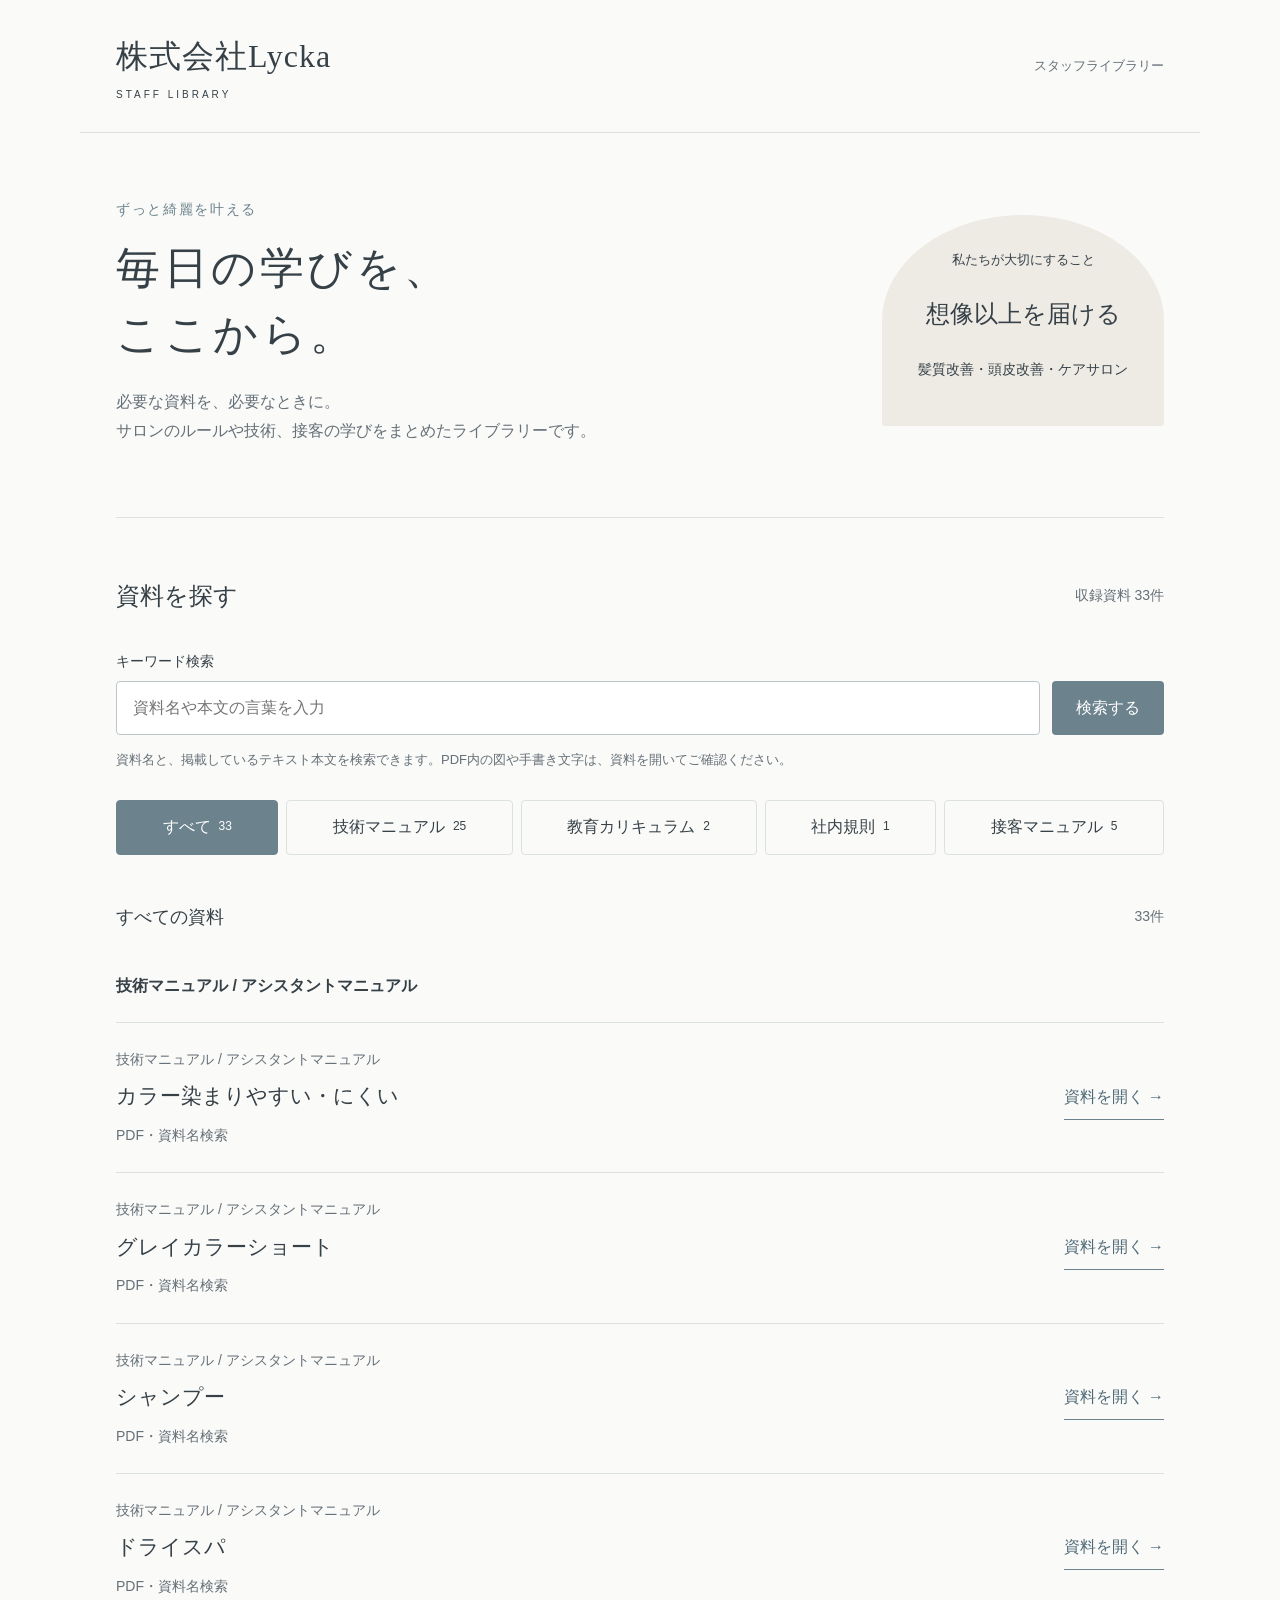
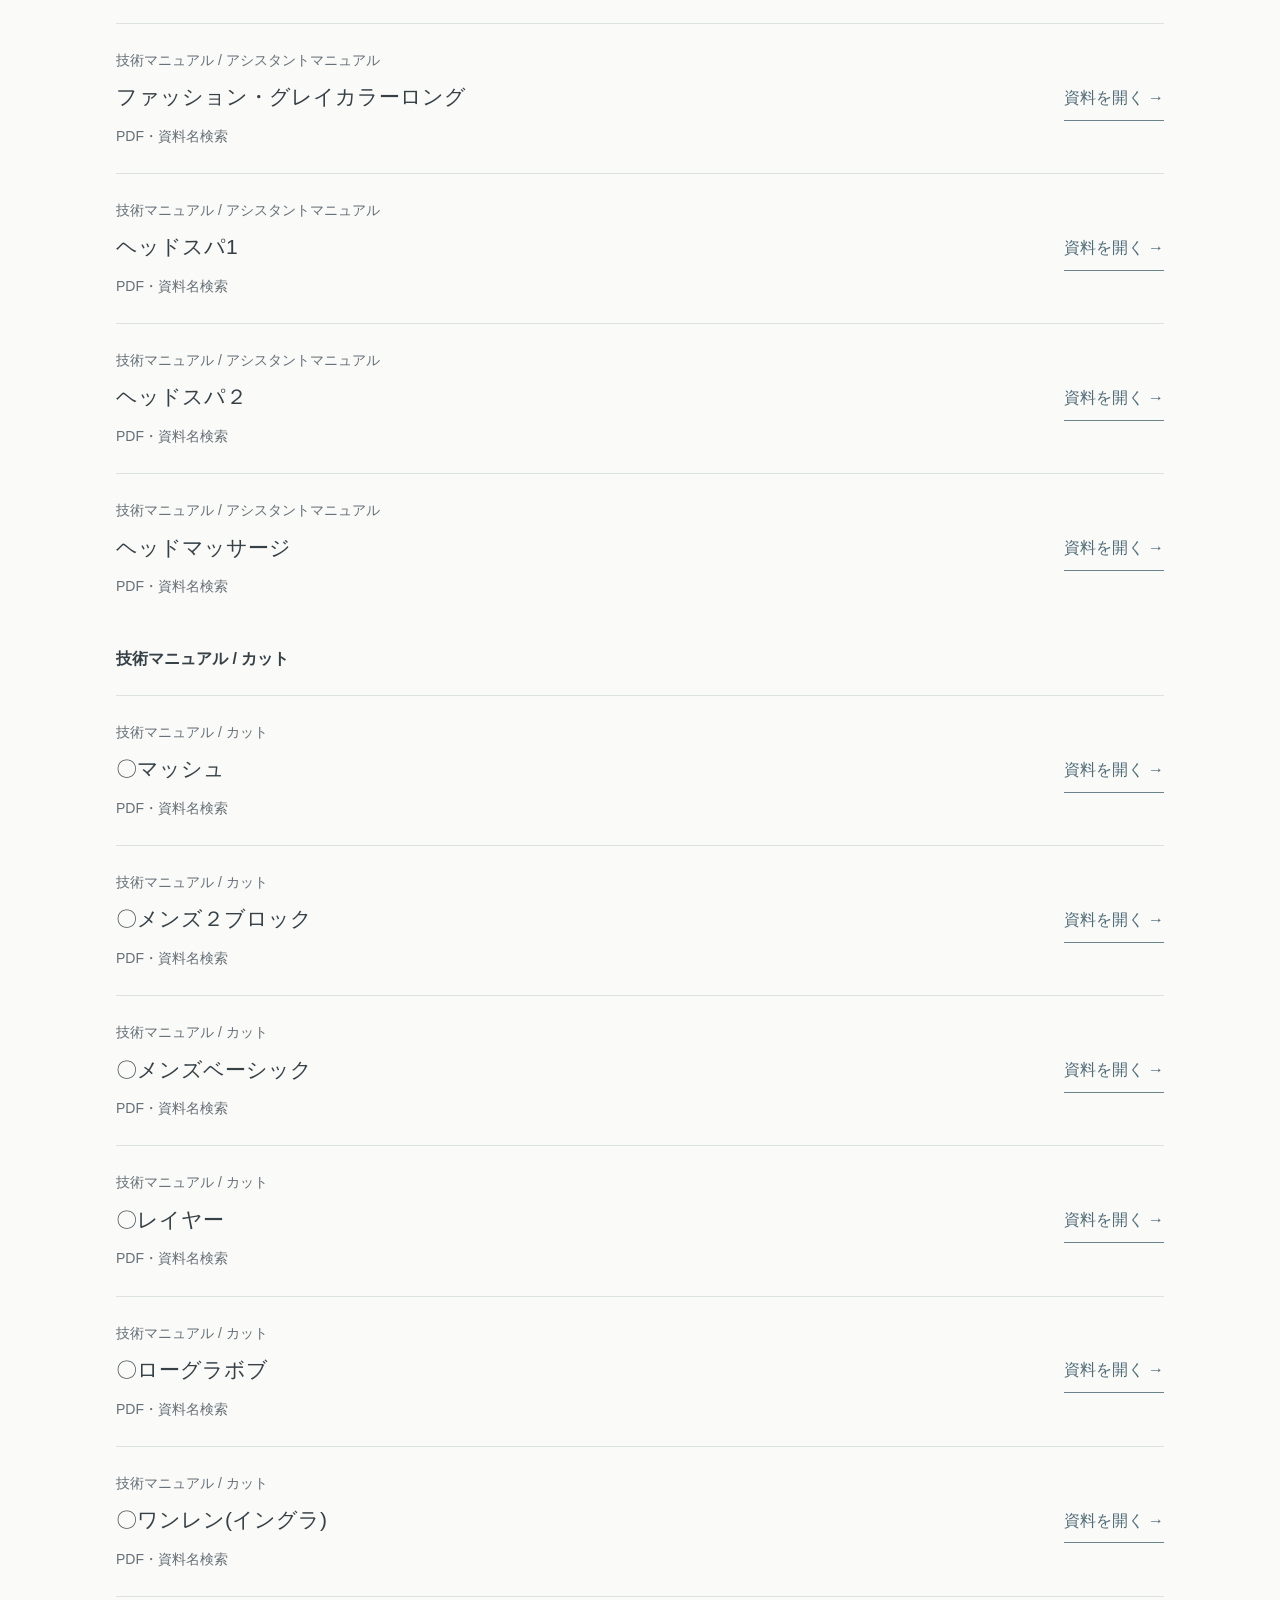
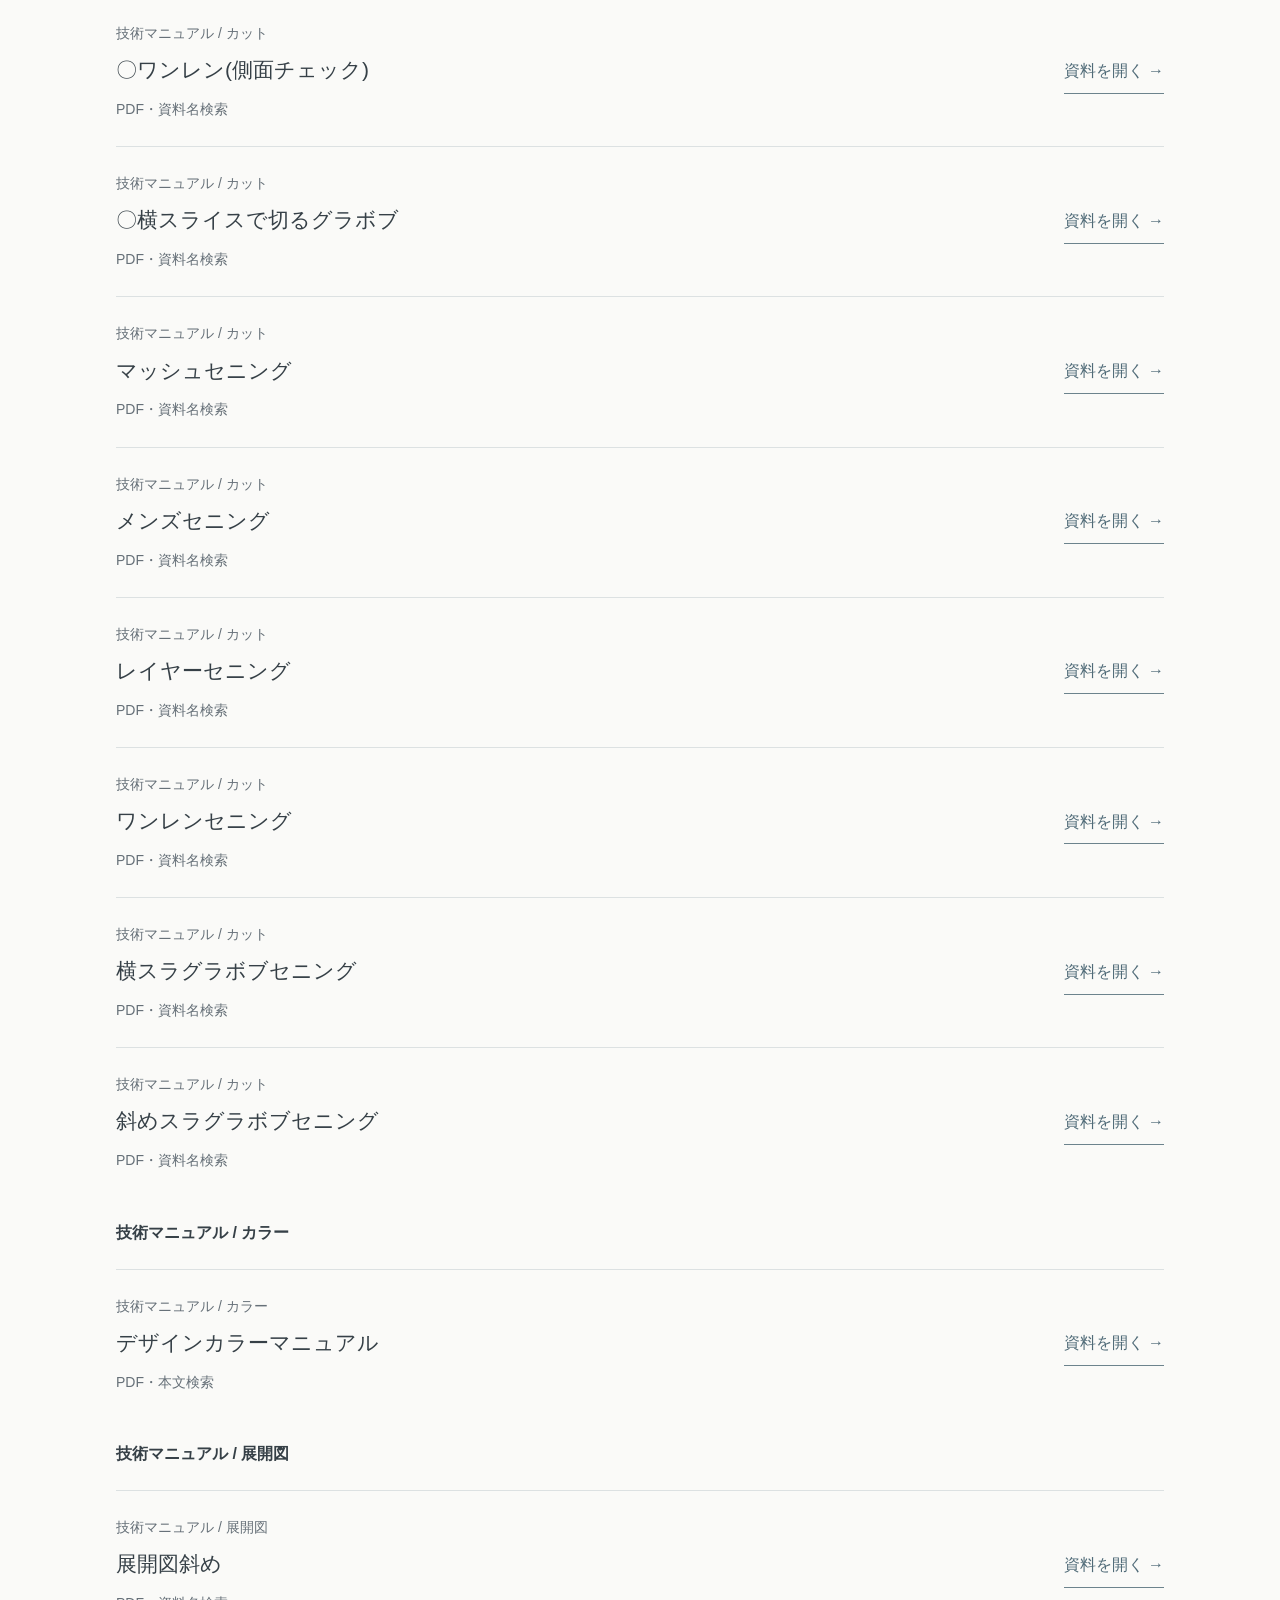
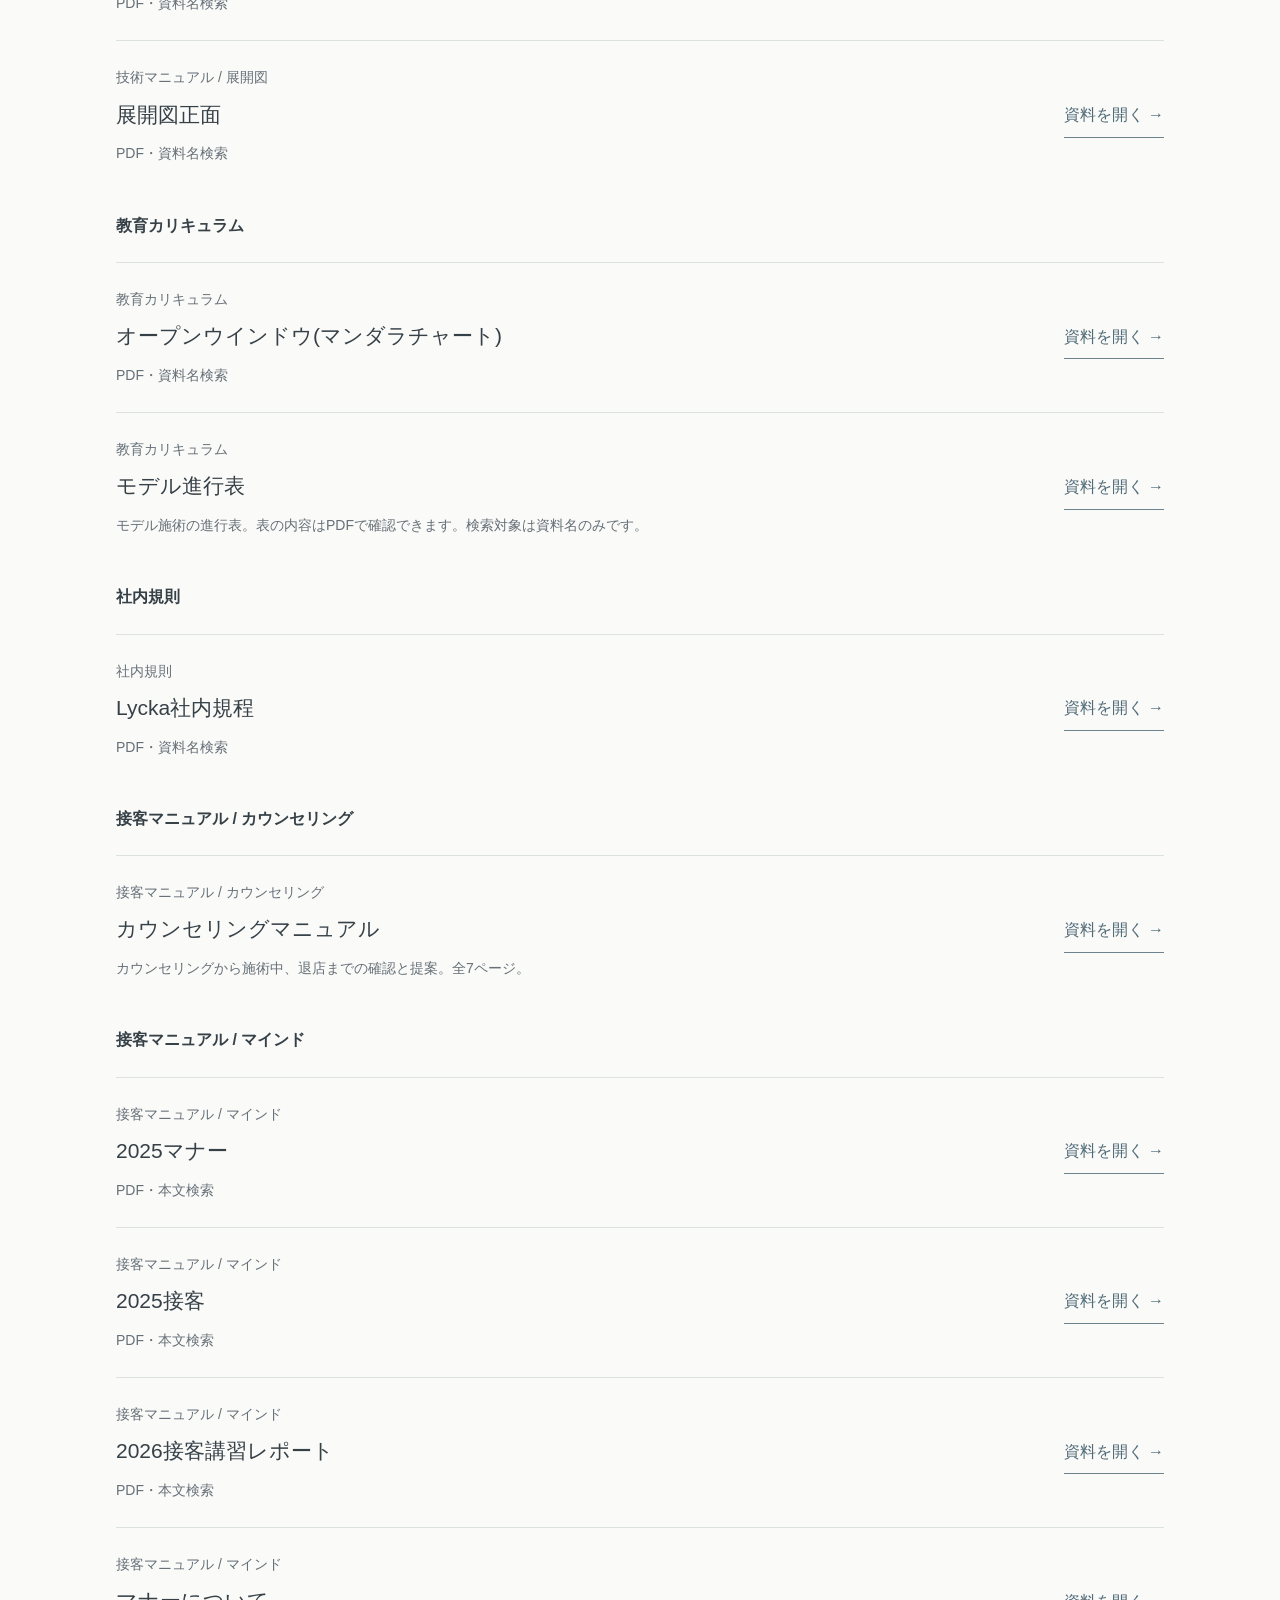
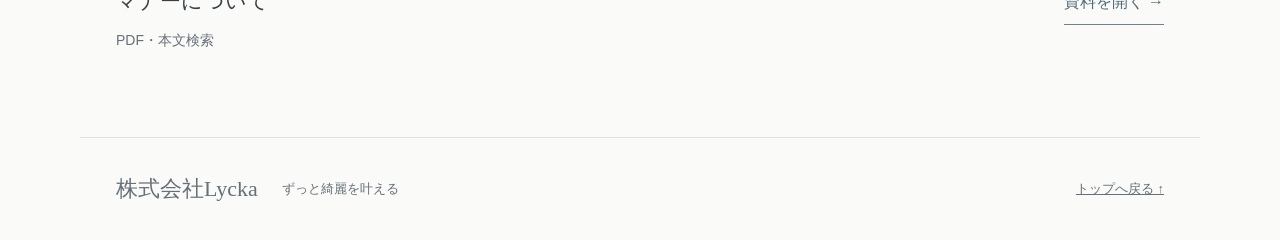
==== index.html @ 2fa509b5 "Publish Lycka staff library (1/11)" ====
<!doctype html>
<html lang="ja">
<head><meta charset="utf-8"><meta name="viewport" content="width=device-width, initial-scale=1"><title>株式会社Lycka｜スタッフライブラリー</title><link rel="stylesheet" href="style.css"></head>
<body>
<header><a class="brand" href="#" aria-label="トップへ戻る">株式会社Lycka<span>STAFF LIBRARY</span></a><span class="edition">スタッフライブラリー</span></header>
<main>
<section class="intro"><p class="eyebrow">ずっと綺麗を叶える</p><h1>毎日の学びを、<br>ここから。</h1><p>必要な資料を、必要なときに。<br>サロンのルールや技術、接客の学びをまとめたライブラリーです。</p><div class="mission"><span>私たちが大切にすること</span><strong>想像以上を届ける</strong><p>髪質改善・頭皮改善・ケアサロン</p></div></section>
<section aria-labelledby="library-title" class="library"><div class="section-head"><h2 id="library-title">資料を探す</h2><span id="total"></span></div><form id="search-form" role="search"><label for="search">キーワード検索</label><div class="search-row"><input id="search" type="search" placeholder="資料名や本文の言葉を入力" autocomplete="off"><button type="submit">検索する</button></div></form><p class="search-note">資料名と、掲載しているテキスト本文を検索できます。PDF内の図や手書き文字は、資料を開いてご確認ください。</p><nav class="categories" aria-label="資料の分類" id="categories"></nav><div class="result-head"><h3 id="current-category">すべての資料</h3><span id="count" role="status" aria-live="polite"></span></div><div id="results"></div></section>
<section id="detail" hidden aria-labelledby="document-title"><button type="button" id="back" class="secondary">← 資料一覧へ戻る</button><p class="eyebrow" id="document-category"></p><h2 id="document-title" tabindex="-1"></h2><p id="document-note"></p><a id="pdf-link" class="button" target="_blank" rel="noopener">PDFを別画面で開く</a><iframe id="pdf-view" title="資料のPDFプレビュー"></iframe><details id="transcript"><summary>検索用の本文を読む</summary><p class="search-note">原資料から抽出した文字を掲載しています。図形の位置や分岐はPDFで確認してください。</p><div id="document-body"></div></details></section>
</main><footer><span>株式会社Lycka</span><p>ずっと綺麗を叶える</p><a href="#">トップへ戻る ↑</a></footer><script src="data.js"></script><script src="app.js"></script></body></html>
---- style.css ----
:root{--ink:#364047;--muted:#667078;--blue:#6c838d;--line:#dce1e2;--cream:#eeebe5;--paper:#fafaf8}*{box-sizing:border-box}body{margin:0;color:var(--ink);font-family:"Yu Gothic UI","Meiryo",sans-serif;font-size:16px;line-height:1.8;background:var(--paper)}header,main,footer{max-width:1120px;margin:auto}header{display:flex;align-items:center;justify-content:space-between;padding:28px 36px;border-bottom:1px solid var(--line)}a{color:inherit}button,input{font:inherit}button,.button{min-height:48px;border:0;cursor:pointer;display:inline-flex;align-items:center;justify-content:center;background:var(--blue);color:white;border-radius:4px;padding:10px 24px;text-decoration:none}button:hover,.button:hover{background:#506b78}a:focus-visible,button:focus-visible,input:focus-visible,summary:focus-visible{outline:3px solid #405f70;outline-offset:4px}.brand{text-decoration:none;font-family:Georgia,serif;font-size:32px;letter-spacing:1px}.brand span{display:block;font-family:sans-serif;font-size:10px;letter-spacing:3px}.edition{font-size:13px;color:var(--muted)}main{padding:0 36px}.intro{position:relative;padding:64px 0 56px;border-bottom:1px solid var(--line)}.eyebrow{font-size:14px;letter-spacing:.12em;color:var(--blue);margin:0 0 14px}h1{font-family:"Yu Mincho","Meiryo",serif;font-size:44px;line-height:1.5;letter-spacing:.08em;margin:0 0 20px;font-weight:500}.intro>p:last-of-type{color:var(--muted)}.mission{position:absolute;right:0;top:82px;background:var(--cream);padding:30px 36px;max-width:360px;border-radius:50% 50% 3px 3px;text-align:center}.mission span{font-size:13px}.mission strong{display:block;font-family:"Yu Mincho",serif;font-size:24px;font-weight:500;margin-top:20px}.mission p{font-size:14px;margin-top:20px}.library{padding:36px 0 60px}.section-head,.result-head{display:flex;align-items:center;justify-content:space-between;gap:16px}h2{font-size:24px;font-weight:500}h3{font-size:18px;font-weight:500}.section-head span,.result-head span{color:var(--muted);font-size:14px}label{display:block;font-size:14px;margin:12px 0 6px}.search-row{display:flex;gap:12px}input{min-width:0;width:100%;border:1px solid #bbc5ca;background:white;padding:12px 16px;border-radius:4px}.search-row button{white-space:nowrap}.search-note{font-size:13px;color:var(--muted)}.categories{display:grid;grid-template-columns:repeat(5,1fr);gap:8px;margin:28px 0}.categories button{background:transparent;color:var(--ink);border:1px solid var(--line);padding:12px 8px}.categories button[aria-pressed=true]{background:var(--blue);border-color:var(--blue);color:white}.categories small{margin-left:8px;font-size:12px}.document{border-top:1px solid var(--line);padding:24px 0;display:flex;align-items:center;justify-content:space-between;gap:20px}.document p{margin:0;font-size:14px;color:var(--muted)}.document h4{font-size:21px;font-weight:500;margin:5px 0 8px}.document a{white-space:nowrap;text-decoration:none;border-bottom:1px solid var(--blue);min-height:44px;display:flex;align-items:center;color:#506b78}.empty{padding:40px;background:#f0f1ee;text-align:center}.empty p{margin:5px}#detail{padding:40px 0 60px}#detail h2{font-size:30px;margin-bottom:16px}.secondary{background:transparent;color:var(--ink);border:1px solid var(--line);margin-bottom:32px}iframe{display:block;width:100%;height:75vh;border:1px solid var(--line);background:white;margin:24px 0}summary{cursor:pointer;padding:16px 0;min-height:48px}#document-body section{border-top:1px solid var(--line);padding:16px 0}#document-body p{white-space:pre-wrap;margin:4px 0}footer{border-top:1px solid var(--line);padding:26px 36px;display:flex;align-items:center;gap:24px;color:var(--muted);font-size:13px}footer span{font:22px Georgia,serif}footer a{margin-left:auto;min-height:44px;display:flex;align-items:center}[hidden]{display:none!important}@media(max-width:760px){header{padding:22px}.edition{font-size:11px}main{padding:0 22px}.intro{padding:36px 0}h1{font-size:34px}.mission{position:static;border-radius:4px;max-width:none;margin-top:26px;padding:18px}.mission strong{margin-top:6px}.mission p{margin:6px 0}.categories{grid-template-columns:repeat(2,1fr)}.categories button:first-child{grid-column:1/-1}.search-row{flex-direction:column}.document{align-items:flex-start}.document h4{font-size:18px}.document a{font-size:14px}footer{padding:22px;flex-wrap:wrap}footer p{display:none}}

.categories{display:block}
.folder-row{display:flex;flex-wrap:wrap;gap:8px}
.folder-row button{flex:1 1 auto}
.folder-row-nested{margin:12px 0 0 12px;padding-left:12px;border-left:2px solid var(--line)}
.folder-row-nested button{flex:0 1 auto;padding-inline:14px}
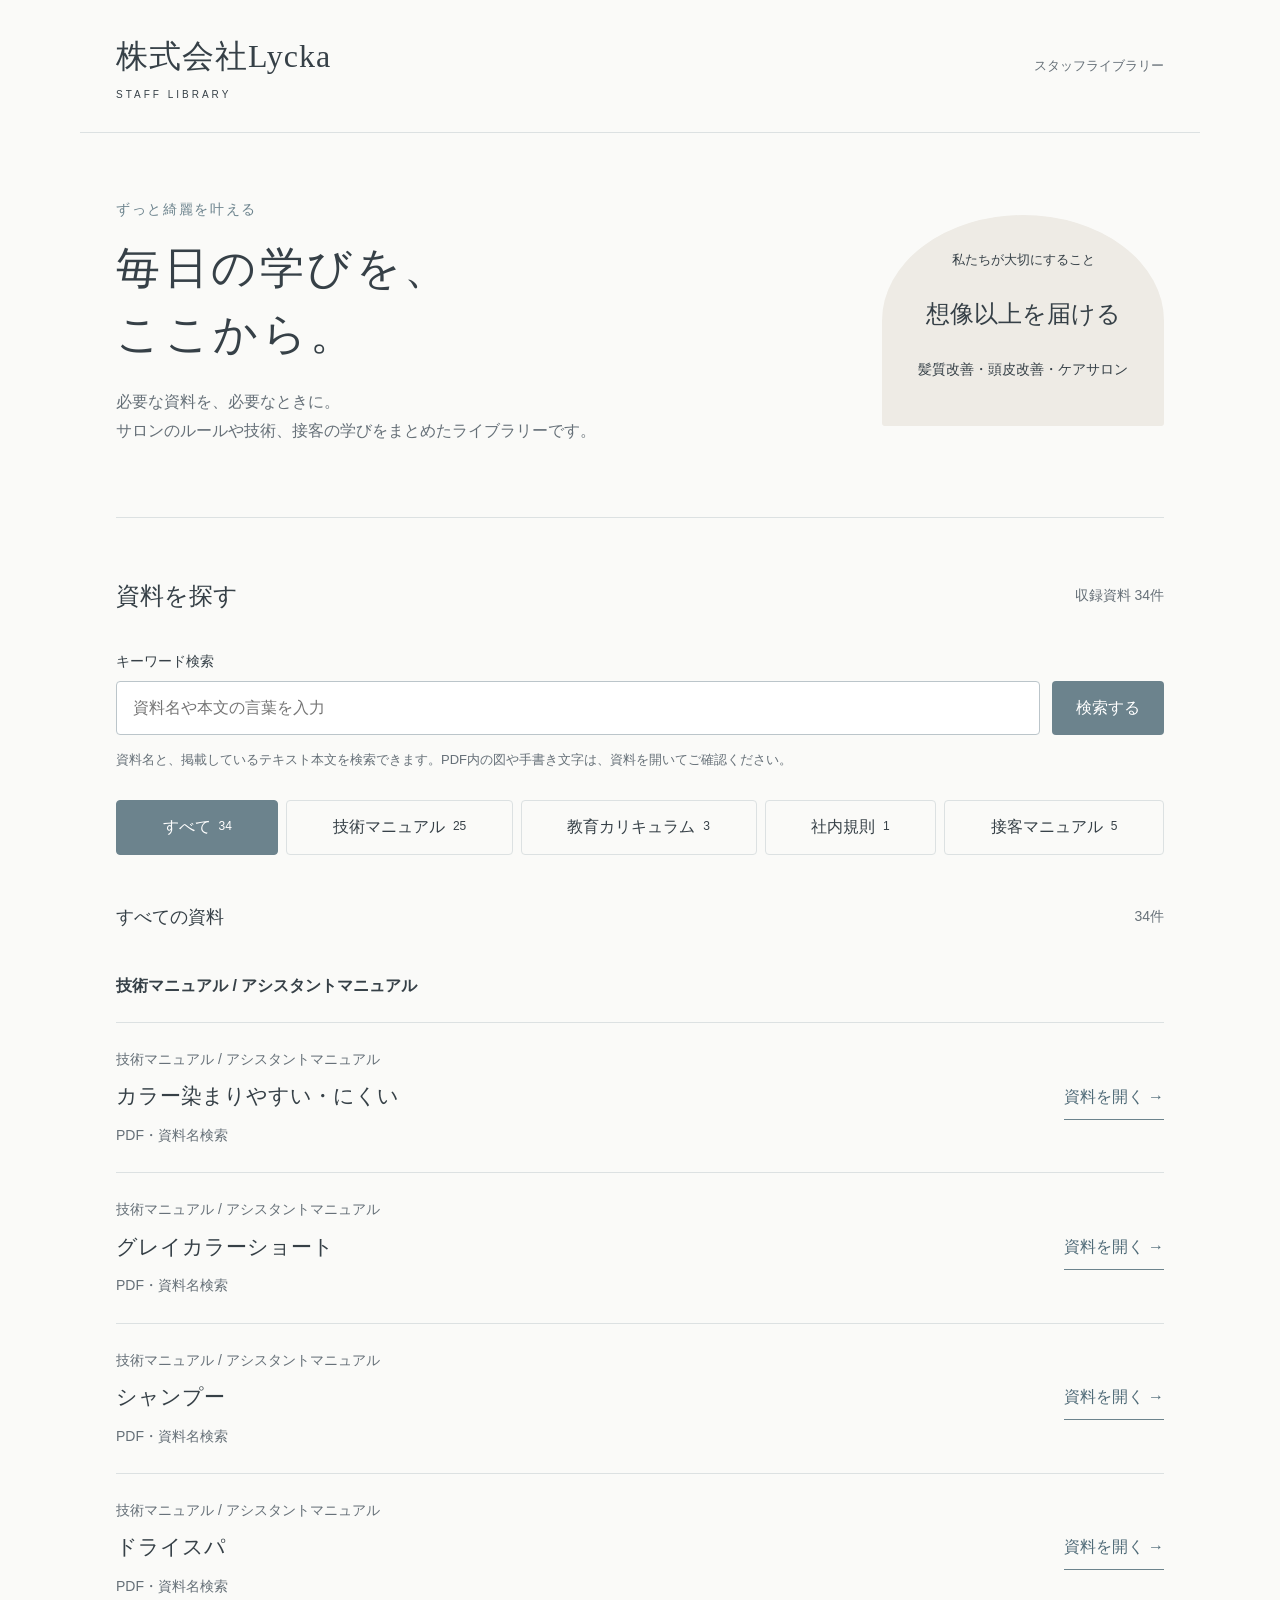
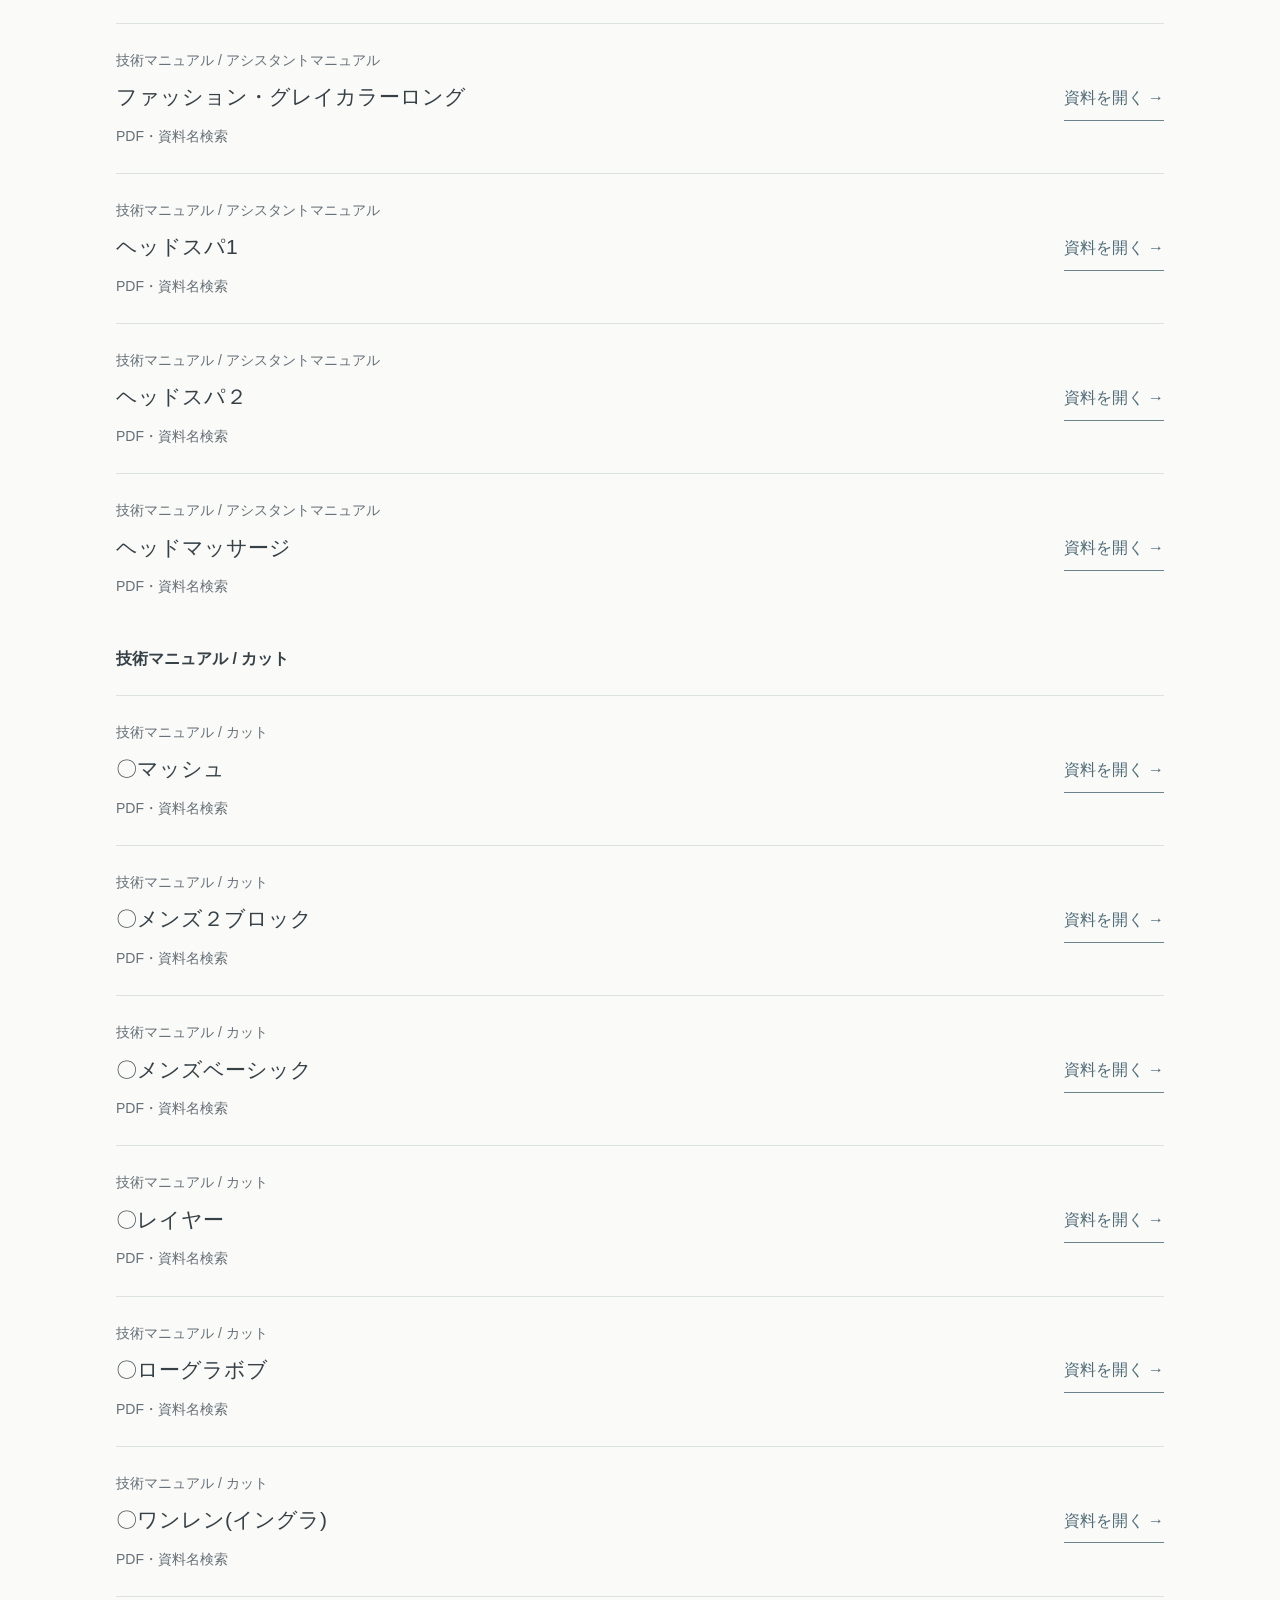
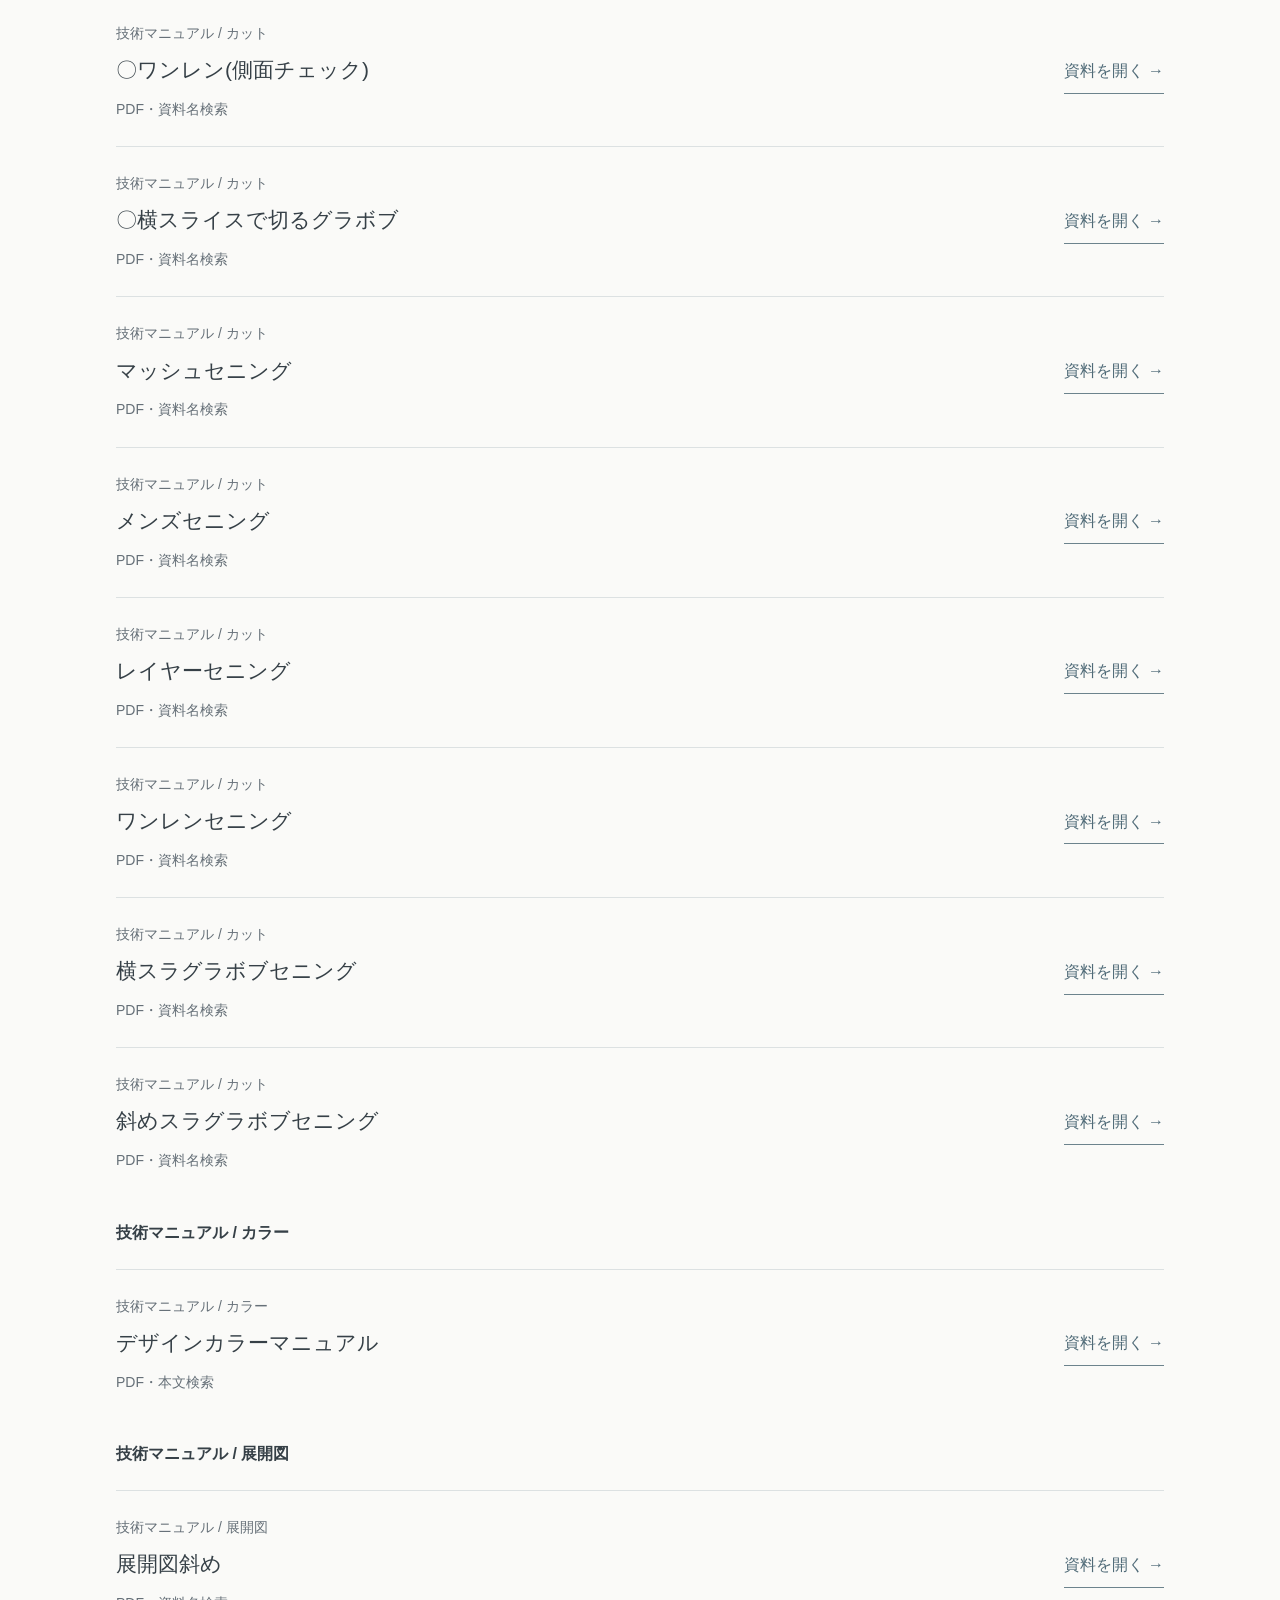
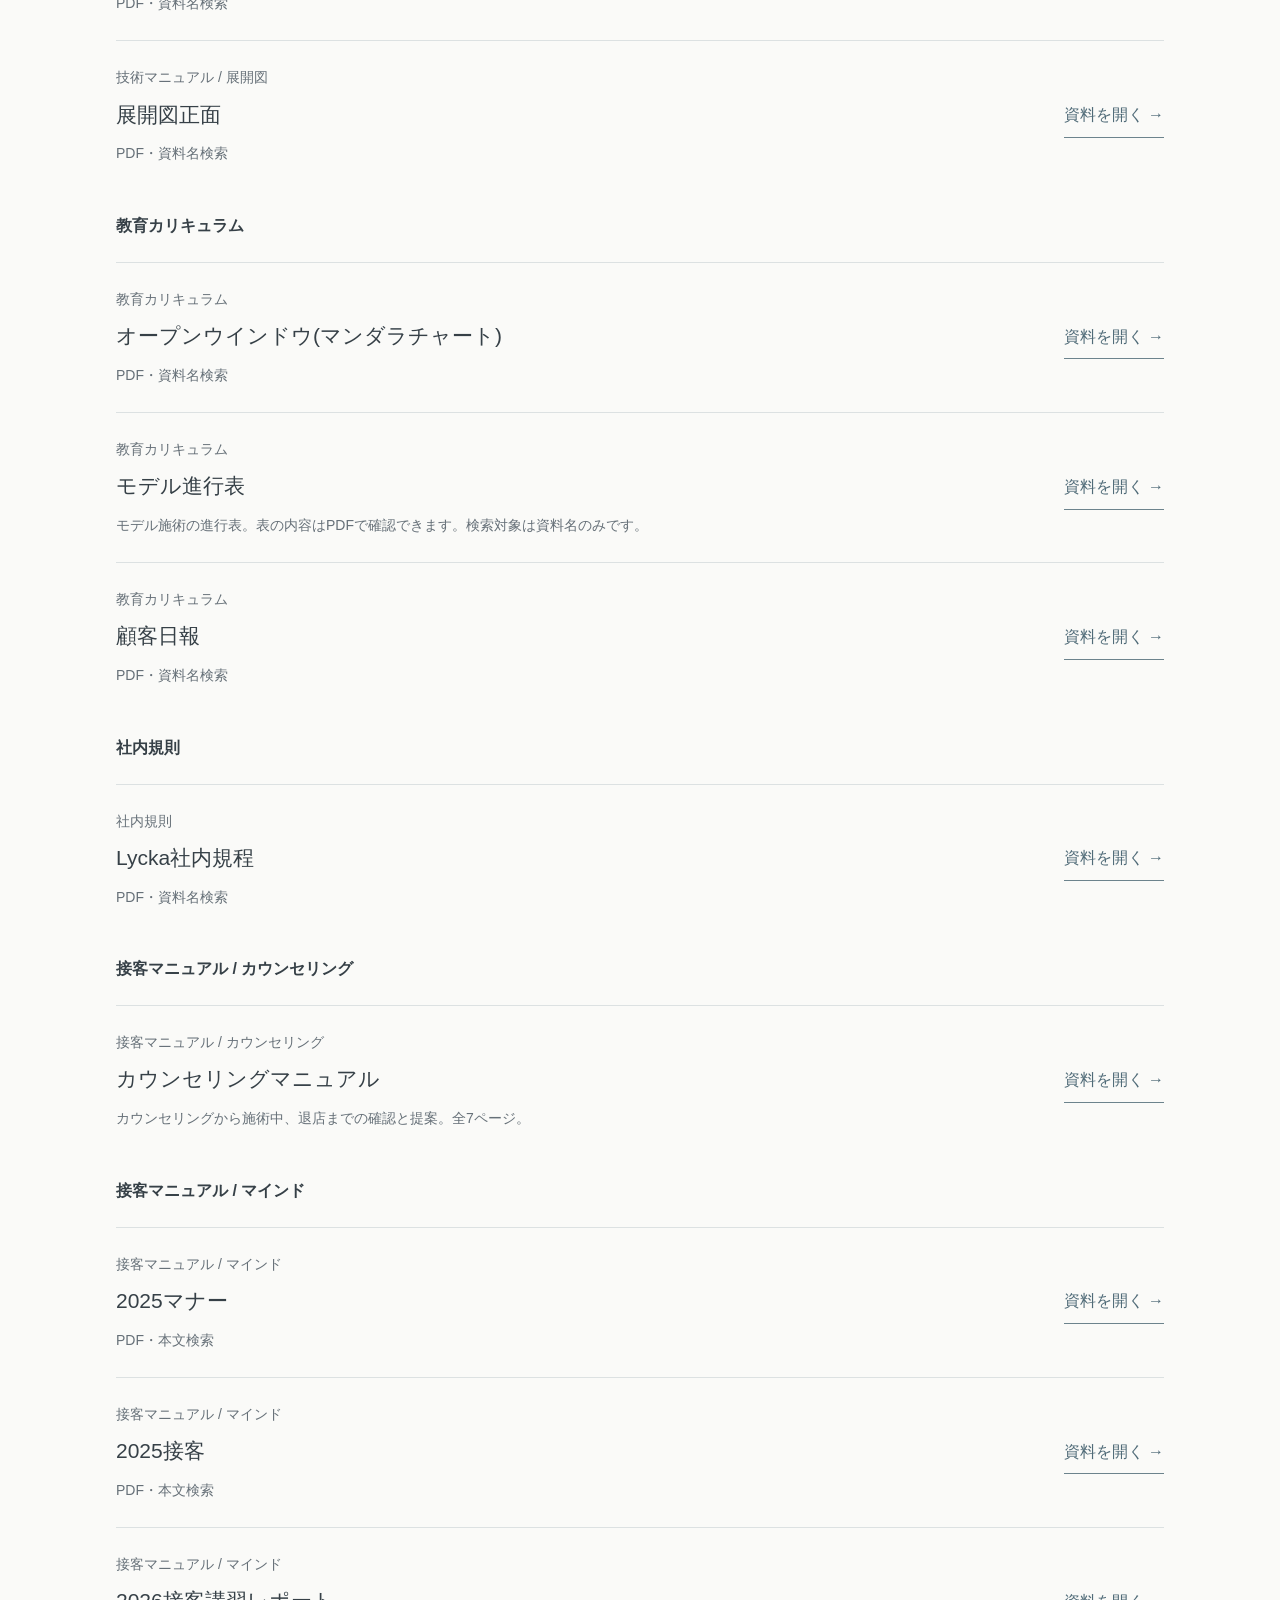
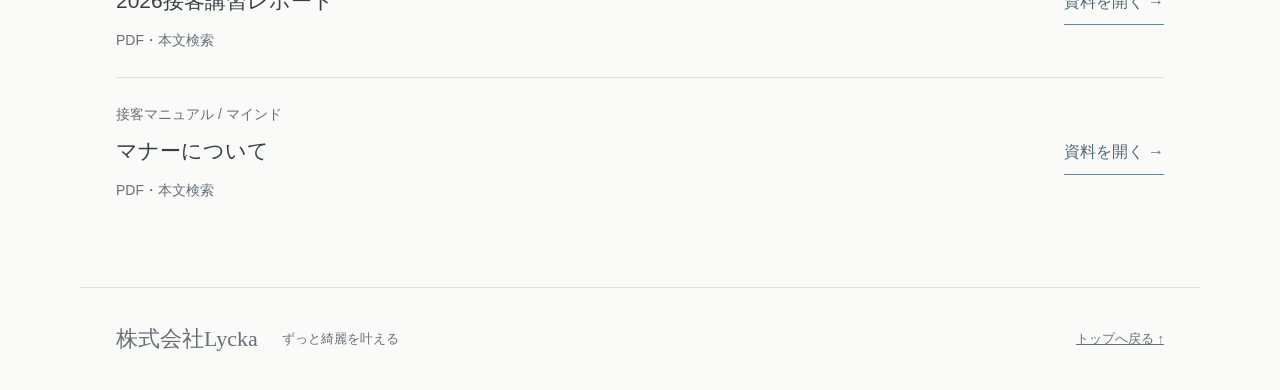
==== commit 41cd52d2: "Load the latest daily report PDF" ====
--- a/index.html
+++ b/index.html
@@ -7,4 +7,4 @@
 <section class="intro"><p class="eyebrow">ずっと綺麗を叶える</p><h1>毎日の学びを、<br>ここから。</h1><p>必要な資料を、必要なときに。<br>サロンのルールや技術、接客の学びをまとめたライブラリーです。</p><div class="mission"><span>私たちが大切にすること</span><strong>想像以上を届ける</strong><p>髪質改善・頭皮改善・ケアサロン</p></div></section>
 <section aria-labelledby="library-title" class="library"><div class="section-head"><h2 id="library-title">資料を探す</h2><span id="total"></span></div><form id="search-form" role="search"><label for="search">キーワード検索</label><div class="search-row"><input id="search" type="search" placeholder="資料名や本文の言葉を入力" autocomplete="off"><button type="submit">検索する</button></div></form><p class="search-note">資料名と、掲載しているテキスト本文を検索できます。PDF内の図や手書き文字は、資料を開いてご確認ください。</p><nav class="categories" aria-label="資料の分類" id="categories"></nav><div class="result-head"><h3 id="current-category">すべての資料</h3><span id="count" role="status" aria-live="polite"></span></div><div id="results"></div></section>
 <section id="detail" hidden aria-labelledby="document-title"><button type="button" id="back" class="secondary">← 資料一覧へ戻る</button><p class="eyebrow" id="document-category"></p><h2 id="document-title" tabindex="-1"></h2><p id="document-note"></p><a id="pdf-link" class="button" target="_blank" rel="noopener">PDFを別画面で開く</a><iframe id="pdf-view" title="資料のPDFプレビュー"></iframe><details id="transcript"><summary>検索用の本文を読む</summary><p class="search-note">原資料から抽出した文字を掲載しています。図形の位置や分岐はPDFで確認してください。</p><div id="document-body"></div></details></section>
-</main><footer><span>株式会社Lycka</span><p>ずっと綺麗を叶える</p><a href="#">トップへ戻る ↑</a></footer><script src="data.js"></script><script src="app.js"></script></body></html>
+</main><footer><span>株式会社Lycka</span><p>ずっと綺麗を叶える</p><a href="#">トップへ戻る ↑</a></footer><script src="data.js?v=81971a4fa018"></script><script src="app.js"></script></body></html>
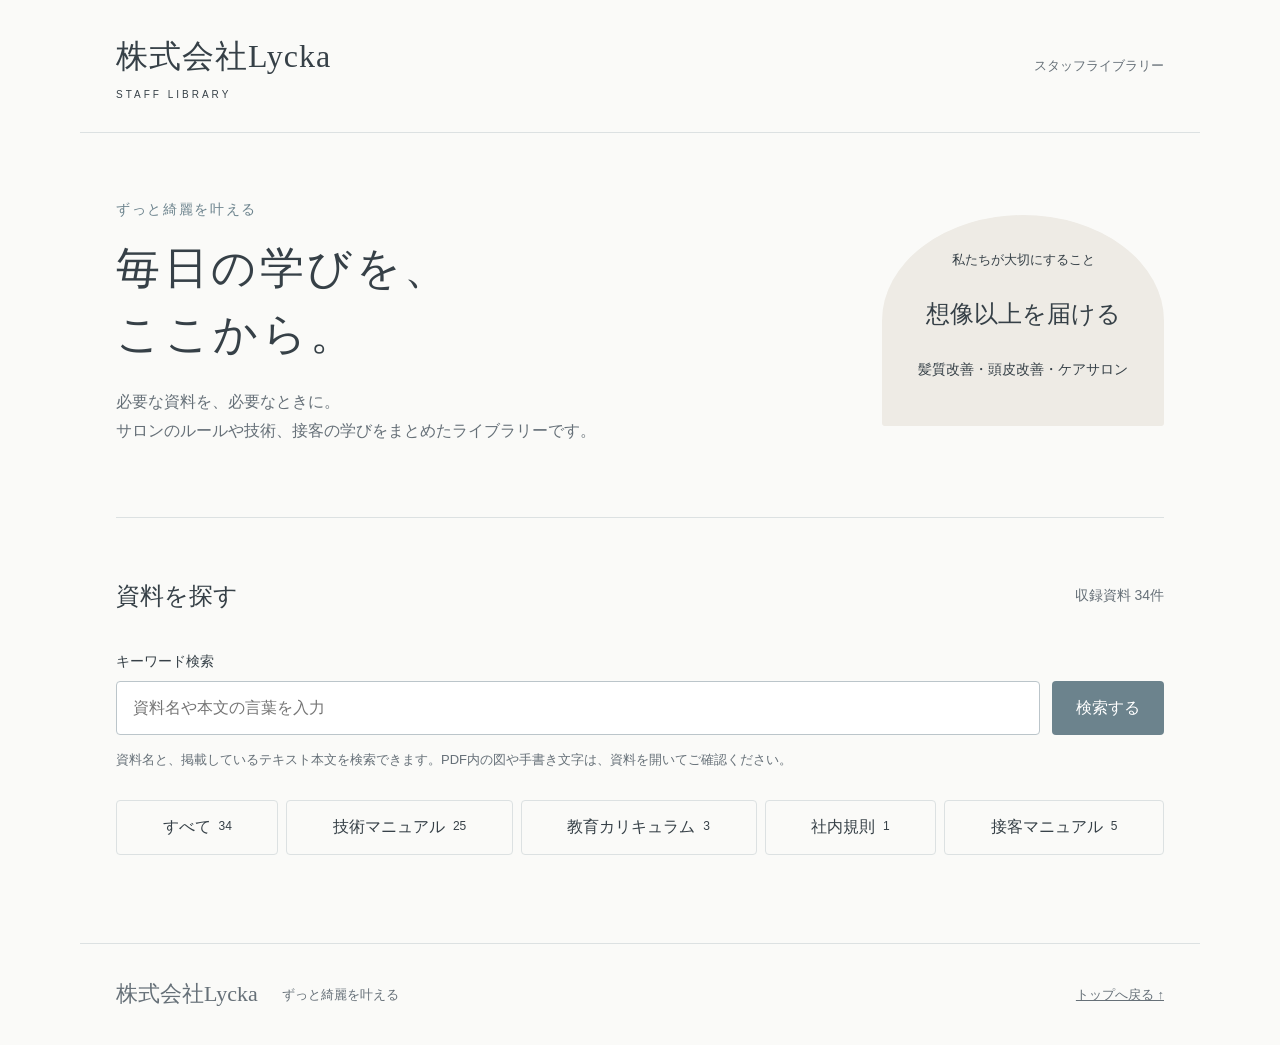
==== commit 2a3f1780: "Keep staff library results closed on the home page" ====
--- a/index.html
+++ b/index.html
@@ -5,6 +5,6 @@
 <header><a class="brand" href="#" aria-label="トップへ戻る">株式会社Lycka<span>STAFF LIBRARY</span></a><span class="edition">スタッフライブラリー</span></header>
 <main>
 <section class="intro"><p class="eyebrow">ずっと綺麗を叶える</p><h1>毎日の学びを、<br>ここから。</h1><p>必要な資料を、必要なときに。<br>サロンのルールや技術、接客の学びをまとめたライブラリーです。</p><div class="mission"><span>私たちが大切にすること</span><strong>想像以上を届ける</strong><p>髪質改善・頭皮改善・ケアサロン</p></div></section>
-<section aria-labelledby="library-title" class="library"><div class="section-head"><h2 id="library-title">資料を探す</h2><span id="total"></span></div><form id="search-form" role="search"><label for="search">キーワード検索</label><div class="search-row"><input id="search" type="search" placeholder="資料名や本文の言葉を入力" autocomplete="off"><button type="submit">検索する</button></div></form><p class="search-note">資料名と、掲載しているテキスト本文を検索できます。PDF内の図や手書き文字は、資料を開いてご確認ください。</p><nav class="categories" aria-label="資料の分類" id="categories"></nav><div class="result-head"><h3 id="current-category">すべての資料</h3><span id="count" role="status" aria-live="polite"></span></div><div id="results"></div></section>
+<section aria-labelledby="library-title" class="library"><div class="section-head"><h2 id="library-title">資料を探す</h2><span id="total"></span></div><form id="search-form" role="search"><label for="search">キーワード検索</label><div class="search-row"><input id="search" type="search" placeholder="資料名や本文の言葉を入力" autocomplete="off"><button type="submit">検索する</button></div></form><p class="search-note">資料名と、掲載しているテキスト本文を検索できます。PDF内の図や手書き文字は、資料を開いてご確認ください。</p><nav class="categories" aria-label="資料の分類" id="categories"></nav><div class="result-head" id="result-head" hidden><h3 id="current-category">すべての資料</h3><span id="count" role="status" aria-live="polite"></span></div><div id="results" hidden></div></section>
 <section id="detail" hidden aria-labelledby="document-title"><button type="button" id="back" class="secondary">← 資料一覧へ戻る</button><p class="eyebrow" id="document-category"></p><h2 id="document-title" tabindex="-1"></h2><p id="document-note"></p><a id="pdf-link" class="button" target="_blank" rel="noopener">PDFを別画面で開く</a><iframe id="pdf-view" title="資料のPDFプレビュー"></iframe><details id="transcript"><summary>検索用の本文を読む</summary><p class="search-note">原資料から抽出した文字を掲載しています。図形の位置や分岐はPDFで確認してください。</p><div id="document-body"></div></details></section>
-</main><footer><span>株式会社Lycka</span><p>ずっと綺麗を叶える</p><a href="#">トップへ戻る ↑</a></footer><script src="data.js?v=81971a4fa018"></script><script src="app.js"></script></body></html>
+</main><footer><span>株式会社Lycka</span><p>ずっと綺麗を叶える</p><a href="#">トップへ戻る ↑</a></footer><script src="data.js?v=81971a4fa018"></script><script src="app.js?v=7cba3989606a"></script></body></html>
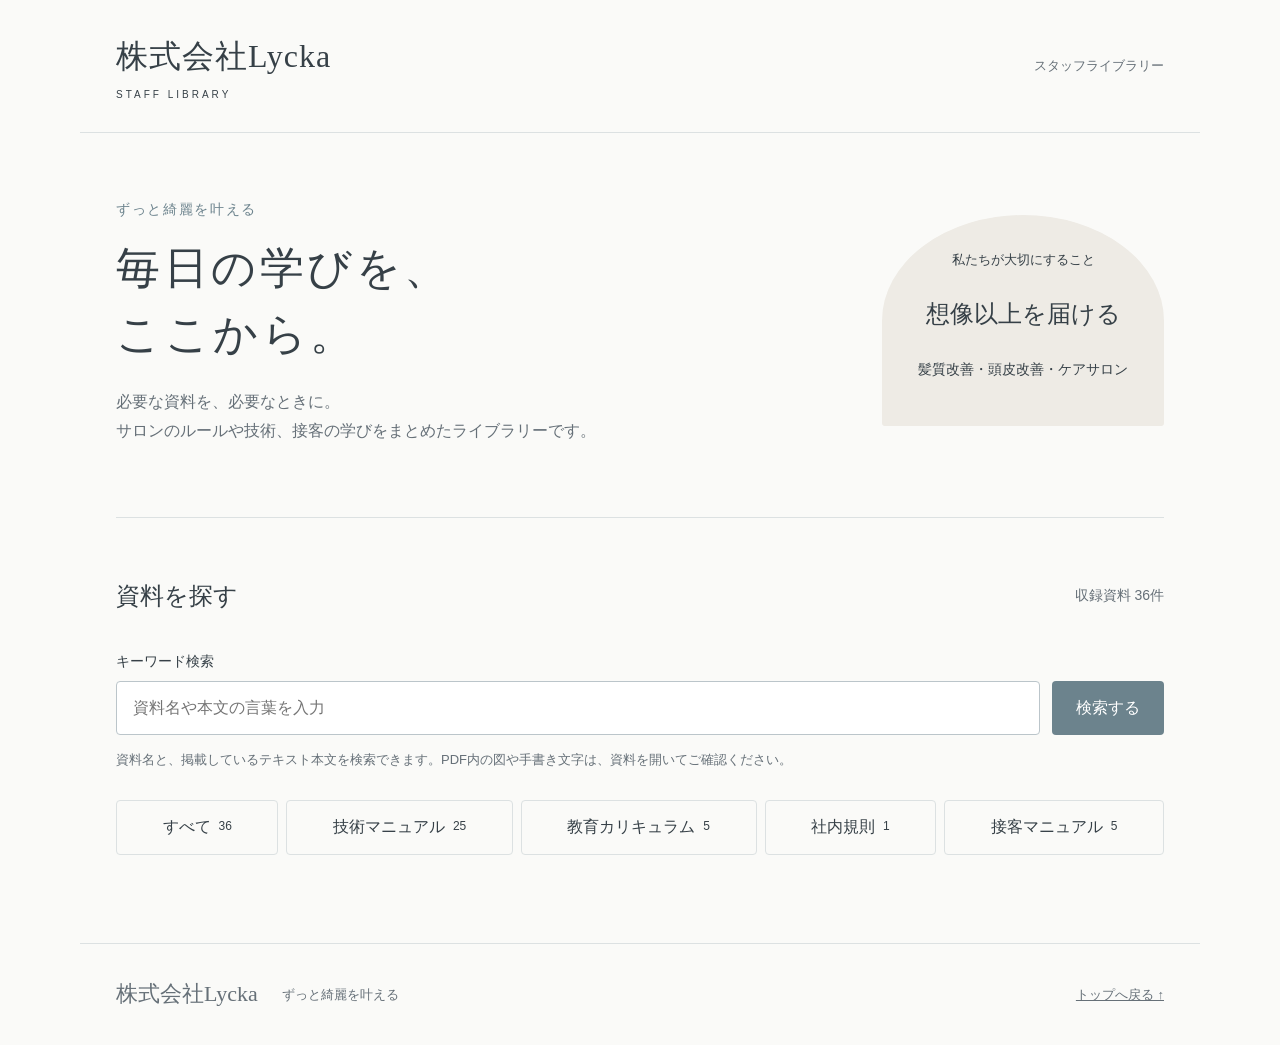
==== commit a19cea1e: "Add curriculum progress and lesson tables" ====
--- a/index.html
+++ b/index.html
@@ -7,4 +7,4 @@
 <section class="intro"><p class="eyebrow">ずっと綺麗を叶える</p><h1>毎日の学びを、<br>ここから。</h1><p>必要な資料を、必要なときに。<br>サロンのルールや技術、接客の学びをまとめたライブラリーです。</p><div class="mission"><span>私たちが大切にすること</span><strong>想像以上を届ける</strong><p>髪質改善・頭皮改善・ケアサロン</p></div></section>
 <section aria-labelledby="library-title" class="library"><div class="section-head"><h2 id="library-title">資料を探す</h2><span id="total"></span></div><form id="search-form" role="search"><label for="search">キーワード検索</label><div class="search-row"><input id="search" type="search" placeholder="資料名や本文の言葉を入力" autocomplete="off"><button type="submit">検索する</button></div></form><p class="search-note">資料名と、掲載しているテキスト本文を検索できます。PDF内の図や手書き文字は、資料を開いてご確認ください。</p><nav class="categories" aria-label="資料の分類" id="categories"></nav><div class="result-head" id="result-head" hidden><h3 id="current-category">すべての資料</h3><span id="count" role="status" aria-live="polite"></span></div><div id="results" hidden></div></section>
 <section id="detail" hidden aria-labelledby="document-title"><button type="button" id="back" class="secondary">← 資料一覧へ戻る</button><p class="eyebrow" id="document-category"></p><h2 id="document-title" tabindex="-1"></h2><p id="document-note"></p><a id="pdf-link" class="button" target="_blank" rel="noopener">PDFを別画面で開く</a><iframe id="pdf-view" title="資料のPDFプレビュー"></iframe><details id="transcript"><summary>検索用の本文を読む</summary><p class="search-note">原資料から抽出した文字を掲載しています。図形の位置や分岐はPDFで確認してください。</p><div id="document-body"></div></details></section>
-</main><footer><span>株式会社Lycka</span><p>ずっと綺麗を叶える</p><a href="#">トップへ戻る ↑</a></footer><script src="data.js?v=81971a4fa018"></script><script src="app.js?v=7cba3989606a"></script></body></html>
+</main><footer><span>株式会社Lycka</span><p>ずっと綺麗を叶える</p><a href="#">トップへ戻る ↑</a></footer><script src="data.js?v=95119f2c3fdd"></script><script src="app.js?v=ced9c9afce46"></script></body></html>
